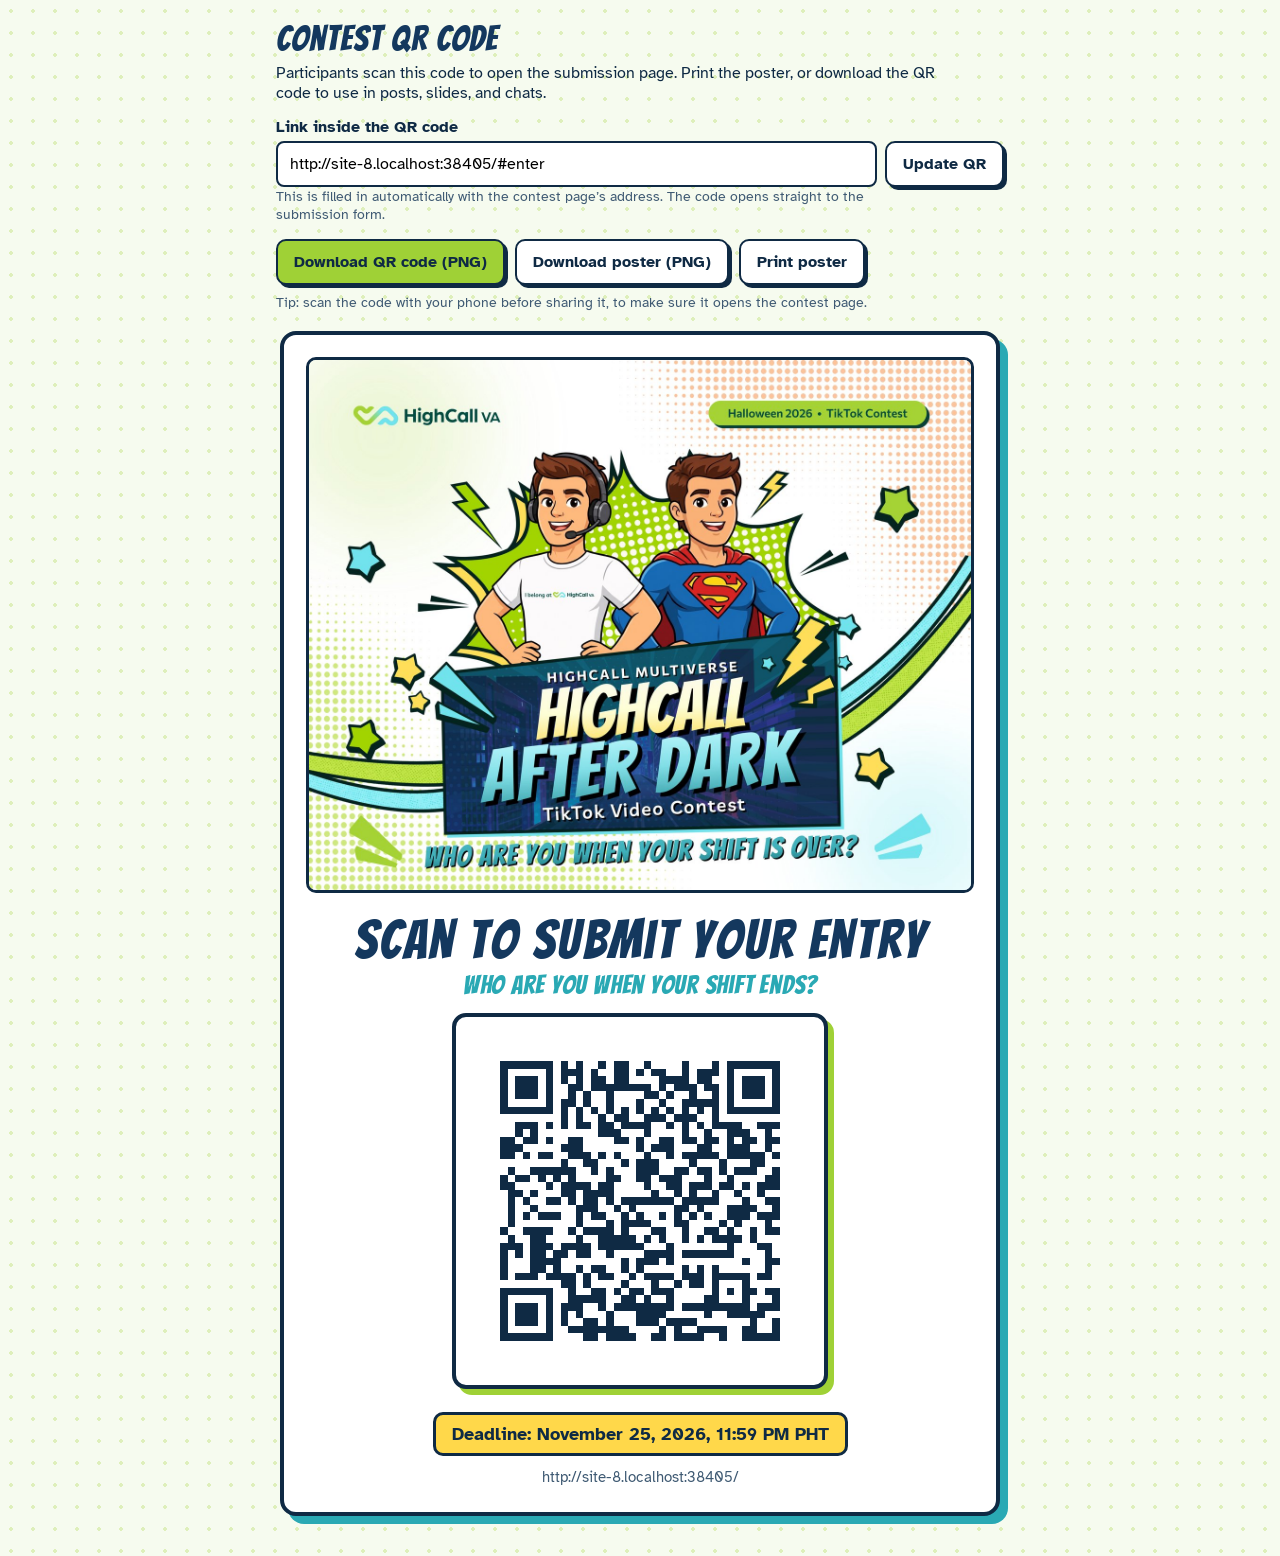
==== qr.html @ 40bec3e2 "Add files via upload" ====
<!DOCTYPE html>
<html lang="en">
<head>
  <meta charset="utf-8">
  <meta name="viewport" content="width=device-width, initial-scale=1">
  <title>QR code — HighCall After Dark</title>
  <meta name="robots" content="noindex">
  <link rel="icon" href="data:image/svg+xml,<svg xmlns='http://www.w3.org/2000/svg' viewBox='0 0 100 100'><text y='.9em' font-size='90'>⚡</text></svg>">
  <link rel="preconnect" href="https://fonts.googleapis.com">
  <link rel="preconnect" href="https://fonts.gstatic.com" crossorigin>
  <link href="https://fonts.googleapis.com/css2?family=Bangers&family=Atkinson+Hyperlegible:wght@400;700&display=swap" rel="stylesheet">
  <style>
    :root { --ink:#0f2a44; --night:#14385e; --lime:#9fd136; --teal:#2aa9b4; --cyan:#74e0ea; --yellow:#ffd84a; --paper:#f6fbef; --muted:#3f5a73;
      --display:"Bangers","Impact","Arial Black",sans-serif; --body:"Atkinson Hyperlegible","Segoe UI",system-ui,sans-serif; color-scheme: light; }
    * { box-sizing: border-box; }
    body { margin:0; font-family:var(--body); color:var(--ink); background:var(--paper);
      background-image: radial-gradient(rgba(159,209,54,.28) 1.6px, transparent 1.8px); background-size:22px 22px; }
    .tools { max-width:760px; margin:0 auto; padding:20px 16px 0; }
    .tools h1 { font-family:var(--display); font-weight:400; letter-spacing:.03em; font-size:2.2rem; margin:0 0 6px; color:var(--night); }
    .tools p { margin:0 0 10px; max-width:68ch; }
    label { display:block; font-weight:700; margin:14px 0 4px; }
    .url-row { display:flex; gap:8px; flex-wrap:wrap; }
    input[type=url] { flex:1 1 320px; font:inherit; border:2px solid var(--ink); border-radius:8px; padding:10px 12px; min-height:46px; }
    button { font:inherit; font-weight:700; border:2px solid var(--ink); border-radius:10px; padding:10px 16px; background:#fff; color:var(--ink); cursor:pointer; box-shadow:3px 3px 0 var(--ink); min-height:46px; }
    button.primary { background:var(--lime); }
    button:hover { background:var(--yellow); }
    :focus-visible { outline:3px solid var(--teal); outline-offset:3px; }
    .actions { display:flex; gap:10px; flex-wrap:wrap; margin:16px 0 8px; }
    .warn { background:#fff4c2; border:2px solid var(--ink); border-radius:10px; padding:10px 12px; }
    .small { font-size:.9rem; color:var(--muted); }

    /* Poster (what gets printed) */
    .poster { width:min(720px, calc(100% - 32px)); margin:20px auto 40px; background:#fff; border:4px solid var(--ink); border-radius:16px; box-shadow:8px 8px 0 var(--teal); padding:22px 22px 26px; text-align:center; }
    .poster img.banner { display:block; width:100%; height:auto; border:3px solid var(--ink); border-radius:10px; }
    .poster h2 { font-family:var(--display); font-weight:400; letter-spacing:.04em; font-size:clamp(2.2rem, 7vw, 3.4rem); line-height:1; margin:20px 0 4px; color:var(--night); }
    .poster .tag { font-family:var(--display); letter-spacing:.03em; font-size:clamp(1.2rem,4vw,1.6rem); color:var(--teal); margin:0 0 14px; }
    .qr-frame { display:inline-block; background:#fff; border:4px solid var(--ink); border-radius:14px; padding:14px; box-shadow:6px 6px 0 var(--lime); }
    #qr { display:block; width:min(340px, 70vw); height:auto; image-rendering:pixelated; }
    .deadline { display:inline-block; margin-top:18px; background:var(--yellow); border:3px solid var(--ink); border-radius:10px; padding:8px 16px; font-weight:700; font-size:1.1rem; }
    .url-print { margin:12px 0 0; font-size:.95rem; color:var(--muted); word-break:break-all; }

    @media print {
      @page { size: A4 portrait; margin: 12mm; }
      body { background:#fff; }
      .tools { display:none; }
      .poster { width:100%; margin:0; box-shadow:none; border-width:3px; }
      #qr { width:80mm; }
      * { -webkit-print-color-adjust: exact; print-color-adjust: exact; }
    }
  </style>
</head>
<body>
  <section class="tools" aria-labelledby="qr-title">
    <h1 id="qr-title">Contest QR code</h1>
    <p>Participants scan this code to open the submission page. Print the poster, or download the QR code to use in posts, slides, and chats.</p>
    <div class="warn" id="warn" hidden></div>
    <label for="url">Link inside the QR code</label>
    <div class="url-row">
      <input id="url" type="url" inputmode="url" spellcheck="false" autocomplete="off">
      <button type="button" id="apply">Update QR</button>
    </div>
    <p class="small">This is filled in automatically with the contest page’s address. The code opens straight to the submission form.</p>
    <div class="actions">
      <button type="button" class="primary" id="dl-qr">Download QR code (PNG)</button>
      <button type="button" id="dl-poster">Download poster (PNG)</button>
      <button type="button" id="print">Print poster</button>
    </div>
    <p class="small">Tip: scan the code with your phone before sharing it, to make sure it opens the contest page.</p>
  </section>

  <article class="poster" id="poster">
    <img class="banner" id="banner" src="assets/banner-1400.jpg" width="1400" height="1120" alt="HighCall Multiverse: HighCall After Dark — TikTok Video Contest">
    <h2>Scan to submit your entry</h2>
    <p class="tag">Who are you when your shift ends?</p>
    <div class="qr-frame"><canvas id="qr" width="1024" height="1024" role="img" aria-label="QR code that opens the contest submission page"></canvas></div>
    <div><span class="deadline">Deadline: November 25, 2026, 11:59 PM PHT</span></div>
    <p class="url-print" id="url-print"></p>
  </article>

  <script src="assets/qrcode.js"></script>
  <script>
  (function () {
    "use strict";
    var input = document.getElementById("url");
    var warn = document.getElementById("warn");
    var canvas = document.getElementById("qr");
    var current = "";

    // The contest page lives next to this file, so its address is known automatically.
    function detectUrl() {
      if (location.protocol === "https:" || location.protocol === "http:") {
        return new URL("./", location.href).href + "#enter";
      }
      return "";
    }

    function drawQr(target, text, size) {
      var qr = qrcode(0, "H");            // auto version, highest error correction (survives smudges and prints)
      qr.addData(text);
      qr.make();
      var n = qr.getModuleCount();
      var quiet = 4;                      // standard quiet zone
      var scale = Math.floor(size / (n + quiet * 2));
      var px = scale * (n + quiet * 2);
      target.width = px; target.height = px;
      var ctx = target.getContext("2d");
      ctx.fillStyle = "#ffffff"; ctx.fillRect(0, 0, px, px);
      ctx.fillStyle = "#0f2a44";          // dark navy: on-brand and still high contrast for scanners
      for (var r = 0; r < n; r++) for (var c = 0; c < n; c++) {
        if (qr.isDark(r, c)) ctx.fillRect((c + quiet) * scale, (r + quiet) * scale, scale, scale);
      }
      return target;
    }

    function render() {
      var text = input.value.trim();
      warn.hidden = true;
      if (!/^https?:\/\/\S+$/i.test(text)) {
        warn.textContent = "Enter the full contest page address, starting with https://";
        warn.hidden = false;
        return;
      }
      current = text;
      drawQr(canvas, text, 1024);
      document.getElementById("url-print").textContent = text.replace(/#enter$/, "");
    }

    function download(blobCanvas, name) {
      blobCanvas.toBlob(function (blob) {
        var a = document.createElement("a");
        a.href = URL.createObjectURL(blob); a.download = name;
        document.body.appendChild(a); a.click(); a.remove();
        setTimeout(function () { URL.revokeObjectURL(a.href); }, 2000);
      }, "image/png");
    }

    function posterCanvas() {
      var W = 1600, pad = 70;
      var banner = document.getElementById("banner");
      var bh = Math.round((W - pad * 2) * banner.naturalHeight / banner.naturalWidth);
      var qrSize = 760;
      var H = pad + bh + 60 + 120 + 70 + qrSize + 60 + 110 + 80 + pad;
      var cv = document.createElement("canvas"); cv.width = W; cv.height = H;
      var x = cv.getContext("2d");
      x.fillStyle = "#ffffff"; x.fillRect(0, 0, W, H);
      x.lineWidth = 10; x.strokeStyle = "#0f2a44"; x.strokeRect(5, 5, W - 10, H - 10);
      var y = pad;
      x.drawImage(banner, pad, y, W - pad * 2, bh);
      x.lineWidth = 6; x.strokeRect(pad, y, W - pad * 2, bh);
      y += bh + 60;
      x.textAlign = "center"; x.textBaseline = "top";
      x.fillStyle = "#14385e"; x.font = "120px Bangers, Impact, 'Arial Black', sans-serif";
      x.fillText("SCAN TO SUBMIT YOUR ENTRY", W / 2, y, W - pad * 2);
      y += 130;
      x.fillStyle = "#2aa9b4"; x.font = "60px Bangers, Impact, 'Arial Black', sans-serif";
      x.fillText("WHO ARE YOU WHEN YOUR SHIFT ENDS?", W / 2, y, W - pad * 2);
      y += 100;
      var qx = (W - qrSize) / 2;
      x.fillStyle = "#9fd136"; x.fillRect(qx + 18, y + 18, qrSize, qrSize);   // offset comic shadow
      x.drawImage(drawQr(document.createElement("canvas"), current, qrSize), qx, y, qrSize, qrSize);
      x.lineWidth = 8; x.strokeRect(qx, y, qrSize, qrSize);
      y += qrSize + 70;
      var label = "Deadline: November 25, 2026, 11:59 PM PHT";
      x.font = "bold 50px 'Atkinson Hyperlegible', 'Segoe UI', Arial, sans-serif";
      var tw = x.measureText(label).width + 70;
      x.fillStyle = "#ffd84a"; x.fillRect((W - tw) / 2, y, tw, 90);
      x.lineWidth = 6; x.strokeRect((W - tw) / 2, y, tw, 90);
      x.fillStyle = "#0f2a44"; x.textBaseline = "middle"; x.fillText(label, W / 2, y + 47);
      y += 130;
      x.font = "36px 'Atkinson Hyperlegible', 'Segoe UI', Arial, sans-serif"; x.fillStyle = "#3f5a73";
      x.fillText(current.replace(/#enter$/, ""), W / 2, y, W - pad * 2);
      return cv;
    }

    document.getElementById("apply").addEventListener("click", render);
    input.addEventListener("keydown", function (e) { if (e.key === "Enter") render(); });
    document.getElementById("dl-qr").addEventListener("click", function () {
      if (!current) return render();
      download(drawQr(document.createElement("canvas"), current, 2048), "highcall-after-dark-qr.png");
    });
    document.getElementById("dl-poster").addEventListener("click", function () {
      if (!current) return render();
      var b = document.getElementById("banner");
      var go = function () {
        try { download(posterCanvas(), "highcall-after-dark-qr-poster.png"); }
        catch (e) { warn.textContent = "The poster couldn’t be created here. Open this page from the live site and try again, or use Print poster."; warn.hidden = false; }
      };
      var ready = document.fonts && document.fonts.ready ? document.fonts.ready : Promise.resolve();
      ready.then(function () { if (b.complete) go(); else b.addEventListener("load", go, { once: true }); });
    });
    document.getElementById("print").addEventListener("click", function () { window.print(); });

    input.value = detectUrl();
    if (input.value) render();
    else {
      warn.textContent = "Open this page from the live site (https://YOUR-USERNAME.github.io/after-dark/qr.html) so the address fills in automatically, or type the contest page address above.";
      warn.hidden = false;
    }
  })();
  </script>
</body>
</html>
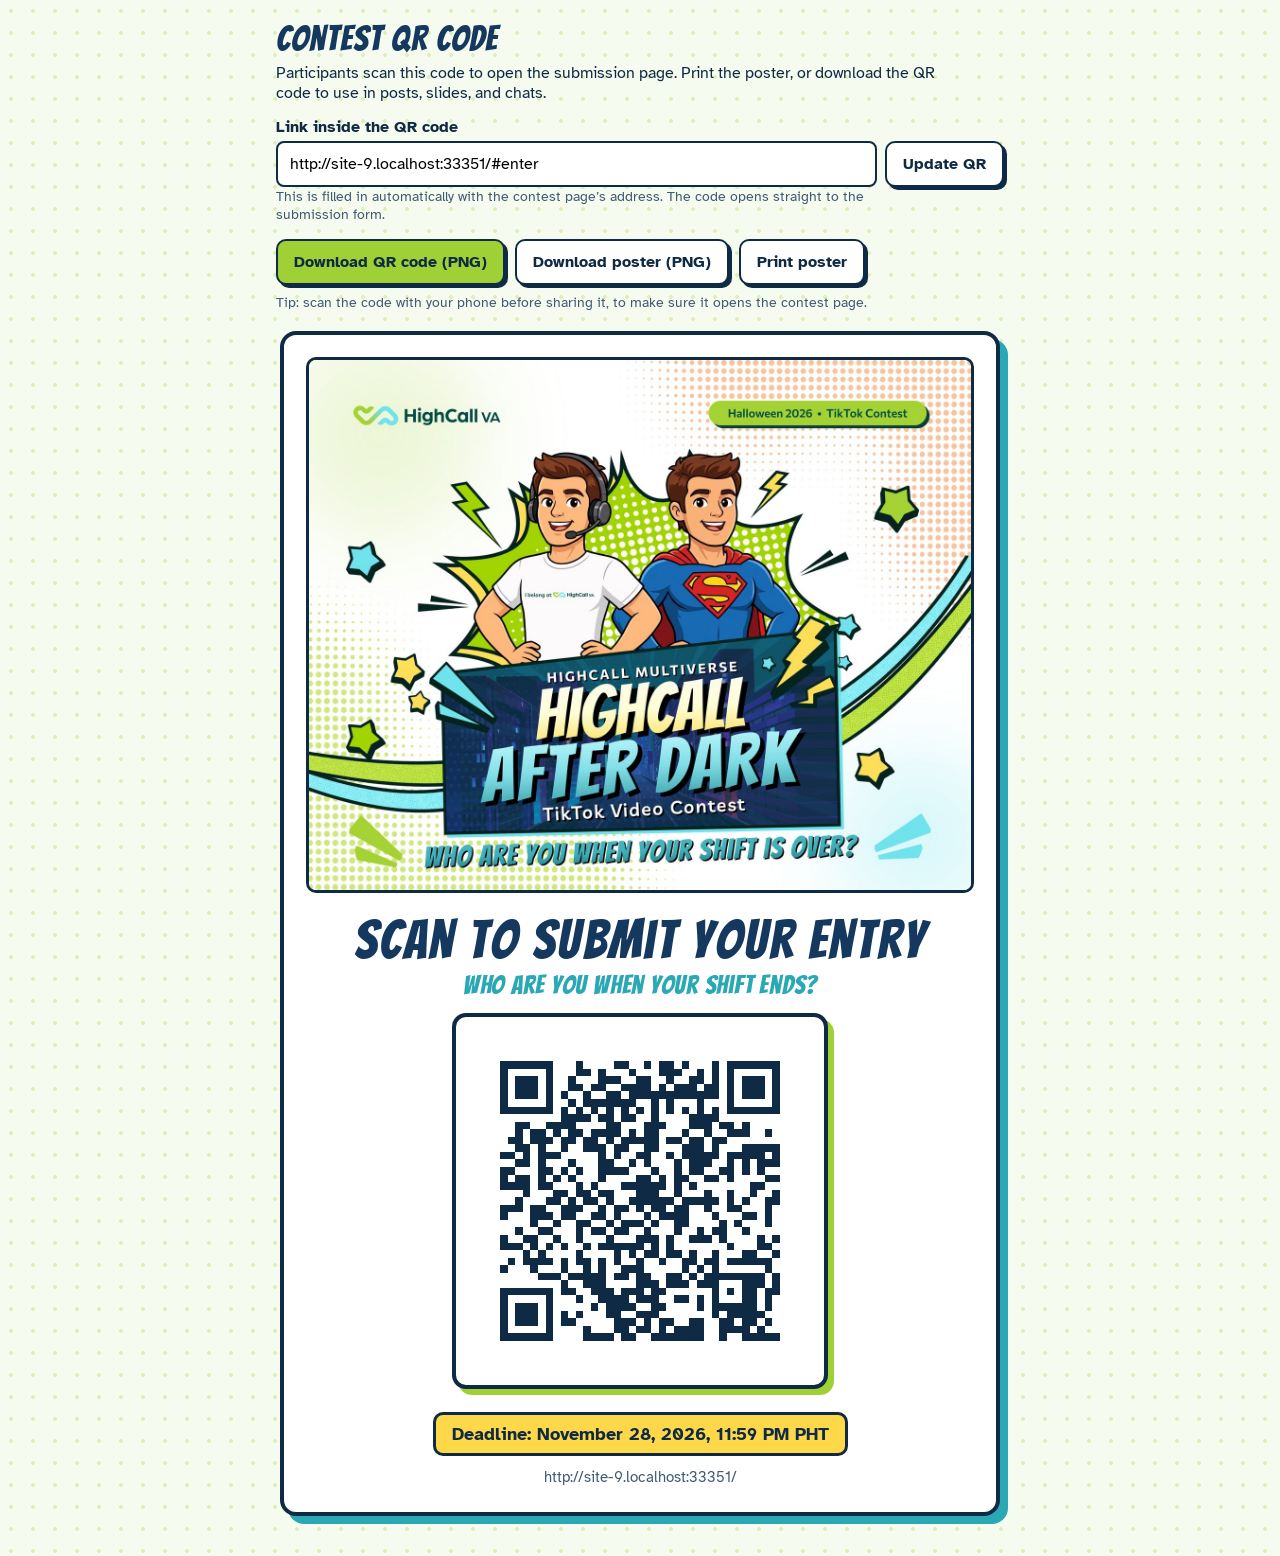
==== commit 99f9b930: "Add files via upload" ====
--- a/qr.html
+++ b/qr.html
@@ -73,7 +73,7 @@
     <h2>Scan to submit your entry</h2>
     <p class="tag">Who are you when your shift ends?</p>
     <div class="qr-frame"><canvas id="qr" width="1024" height="1024" role="img" aria-label="QR code that opens the contest submission page"></canvas></div>
-    <div><span class="deadline">Deadline: November 25, 2026, 11:59 PM PHT</span></div>
+    <div><span class="deadline">Deadline: November 28, 2026, 11:59 PM PHT</span></div>
     <p class="url-print" id="url-print"></p>
   </article>
 
@@ -160,7 +160,7 @@
       x.drawImage(drawQr(document.createElement("canvas"), current, qrSize), qx, y, qrSize, qrSize);
       x.lineWidth = 8; x.strokeRect(qx, y, qrSize, qrSize);
       y += qrSize + 70;
-      var label = "Deadline: November 25, 2026, 11:59 PM PHT";
+      var label = "Deadline: November 28, 2026, 11:59 PM PHT";
       x.font = "bold 50px 'Atkinson Hyperlegible', 'Segoe UI', Arial, sans-serif";
       var tw = x.measureText(label).width + 70;
       x.fillStyle = "#ffd84a"; x.fillRect((W - tw) / 2, y, tw, 90);
